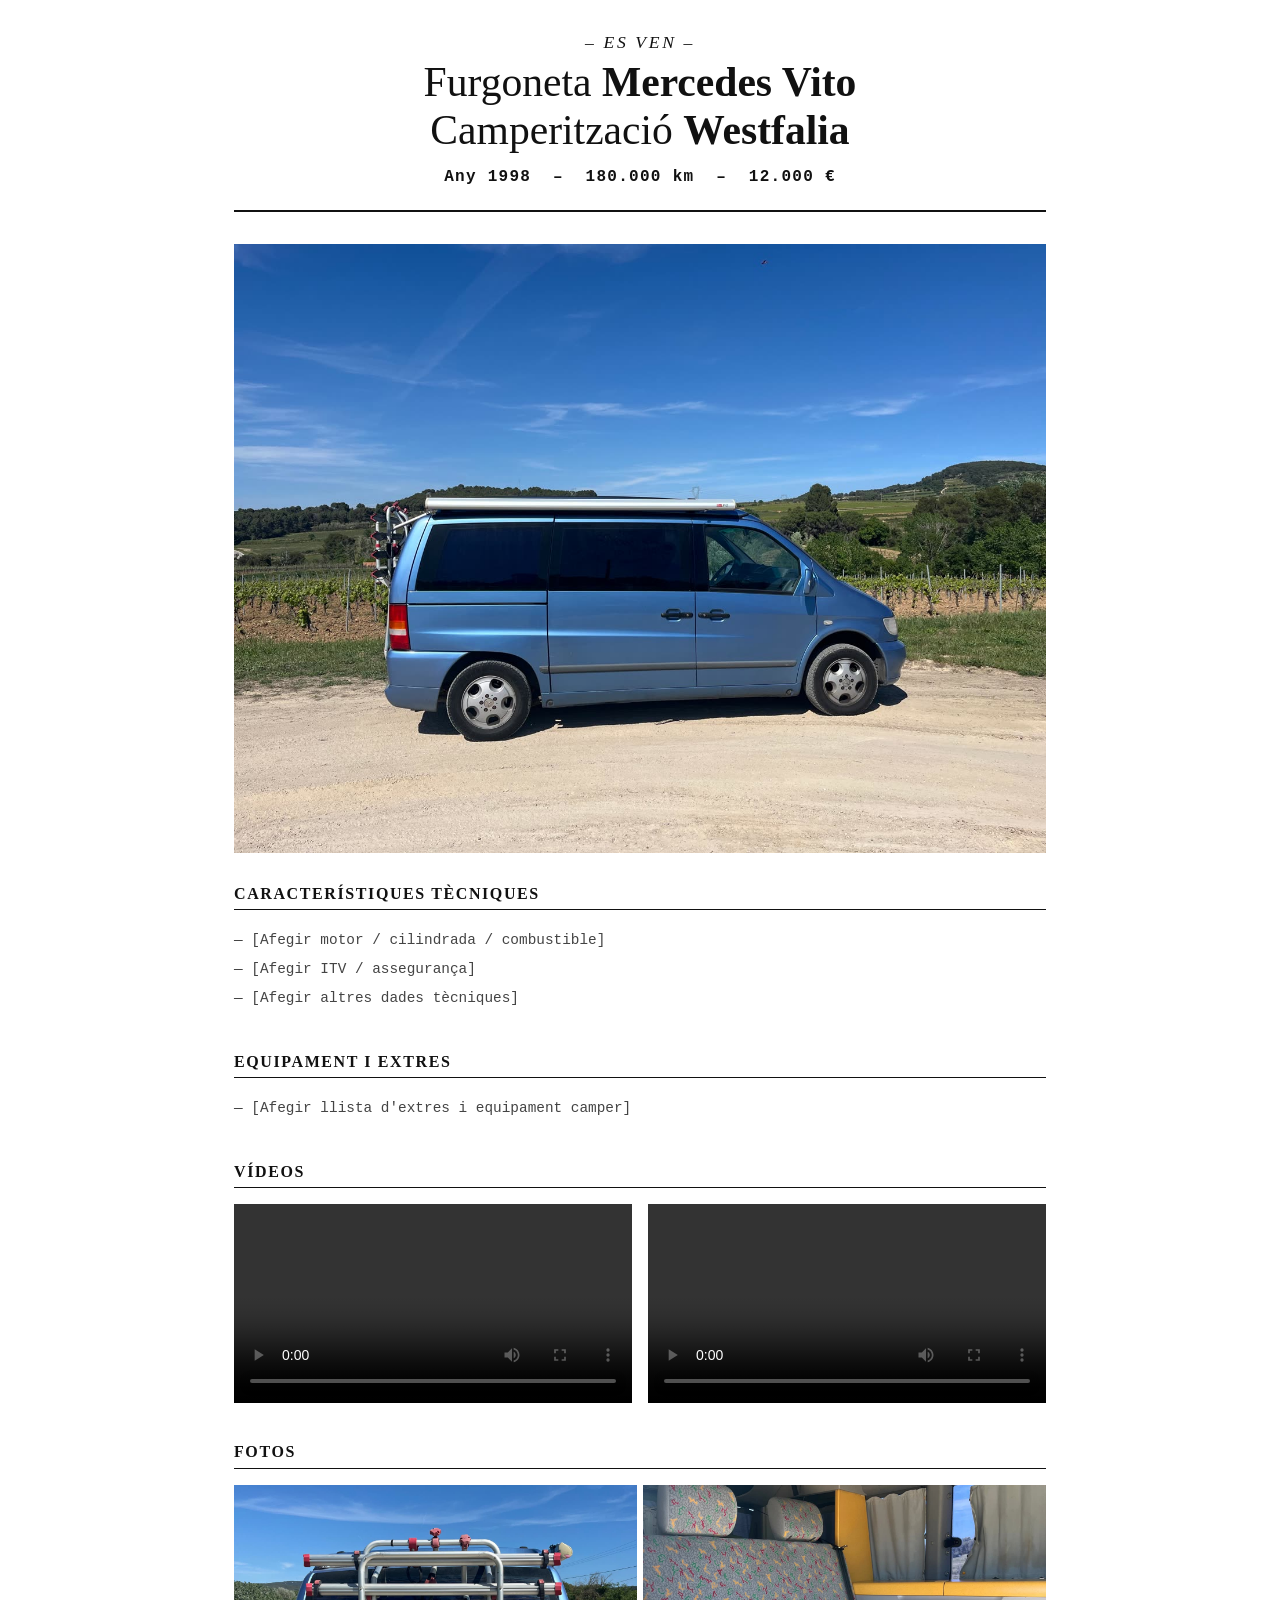
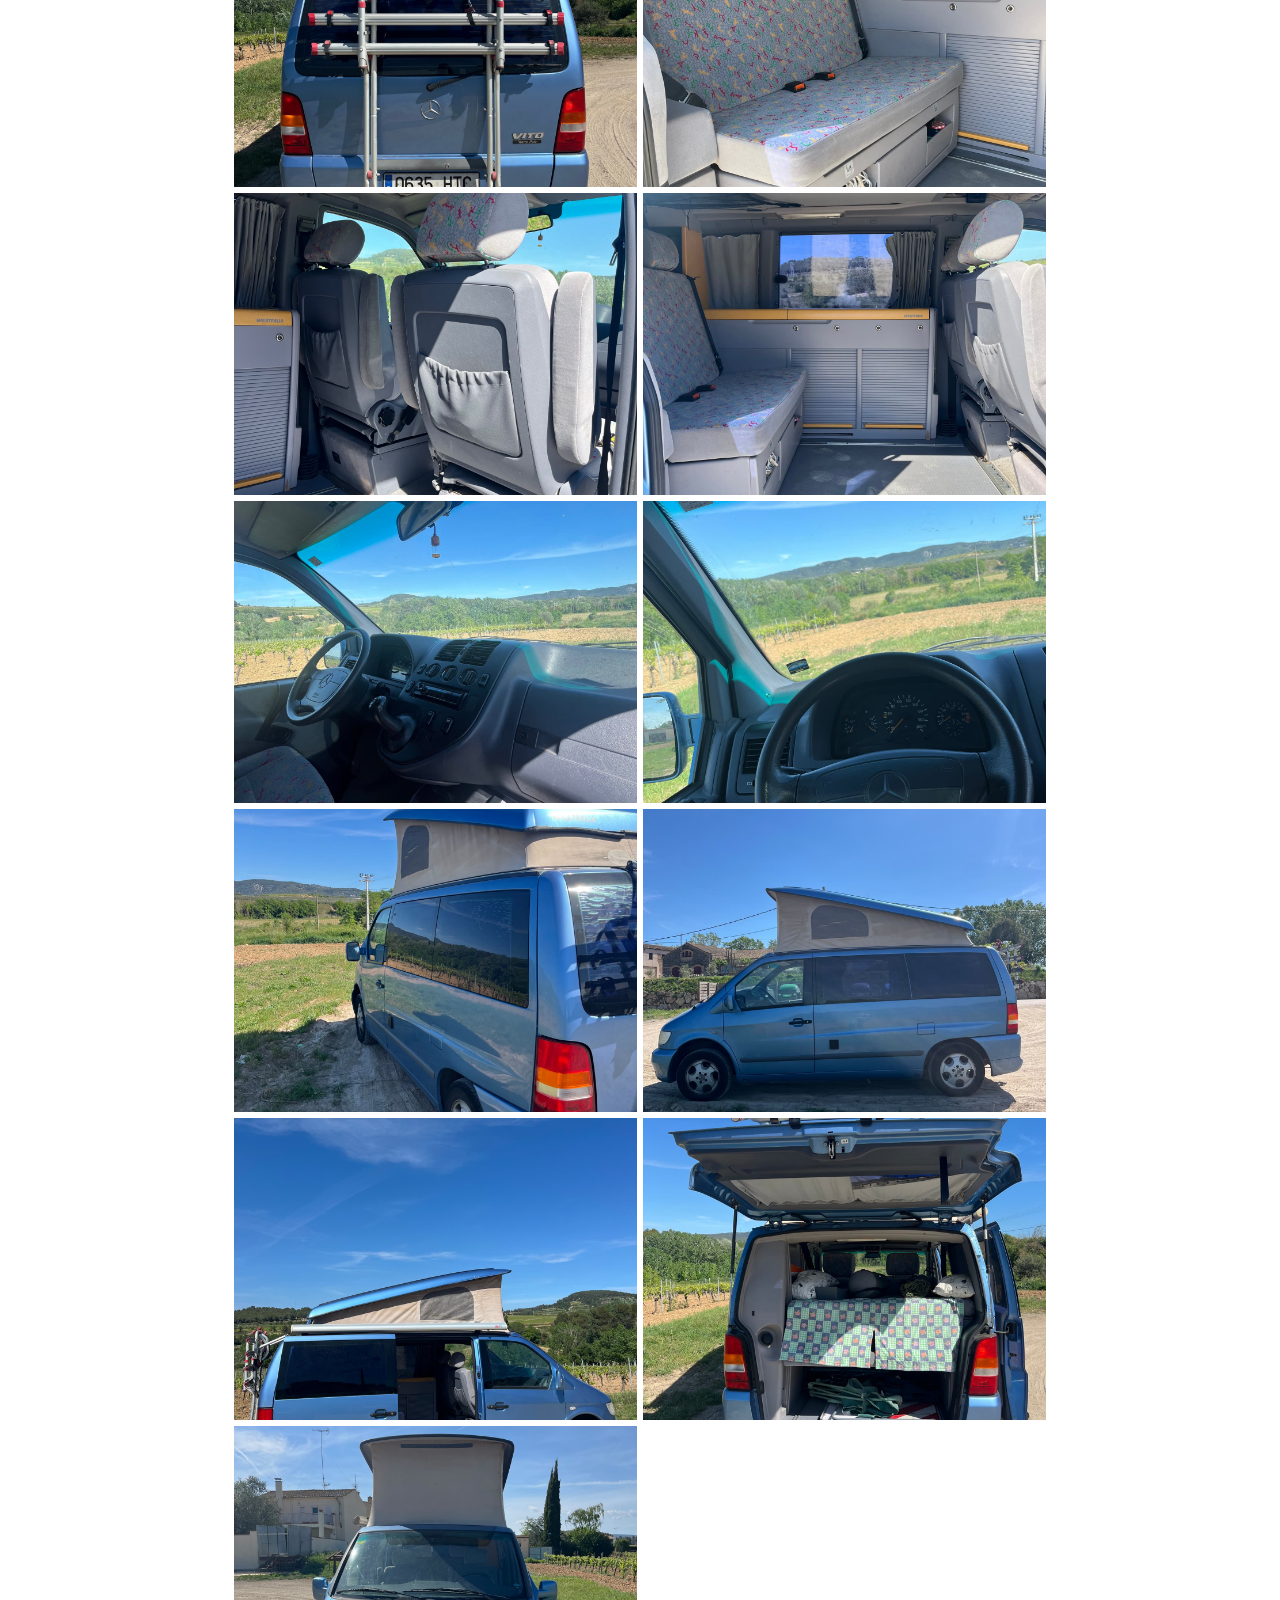
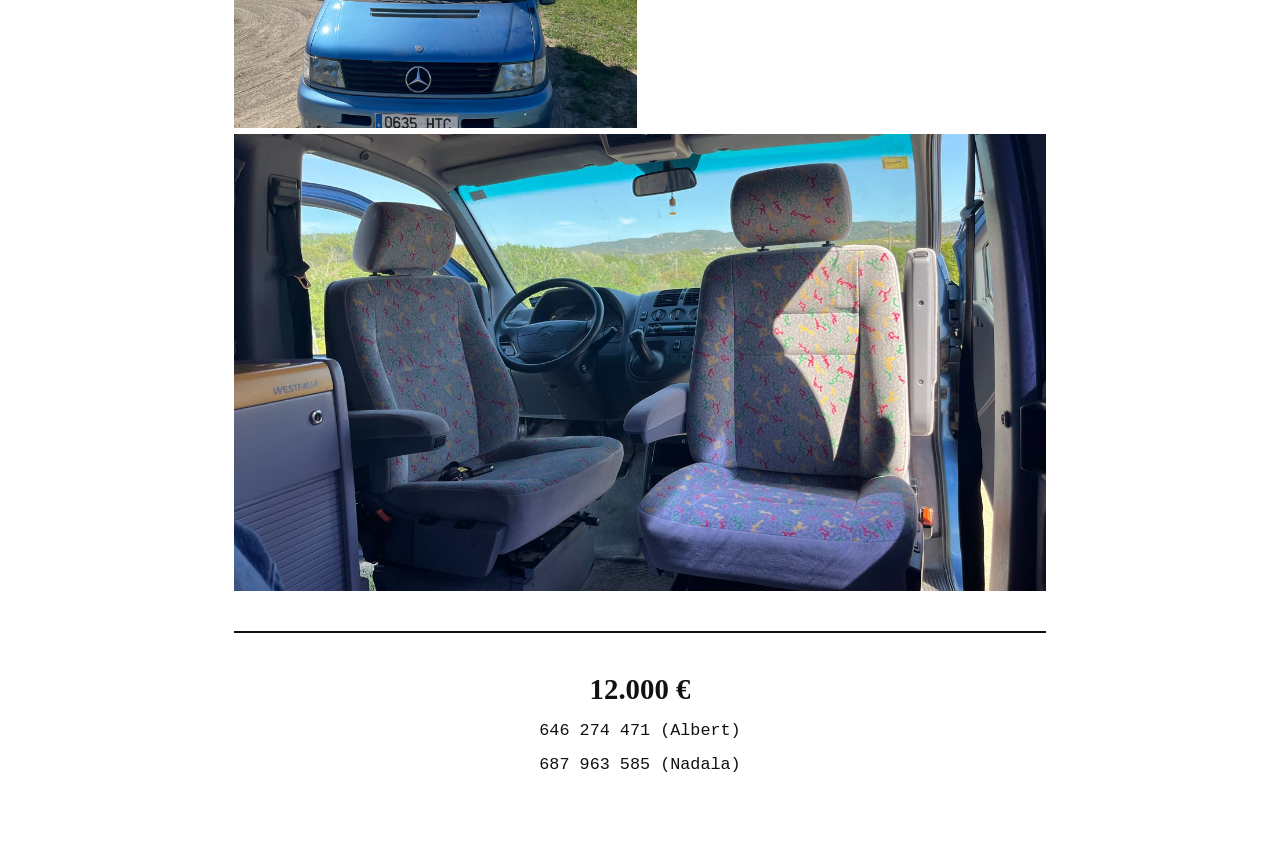
==== furgo/index.html @ c439f40a "Add camper sell info" ====
<!DOCTYPE html>
<html lang="ca">
<head>
  <meta charset="UTF-8">
  <meta name="viewport" content="width=device-width, initial-scale=1.0">
  <title>Es Ven – Furgoneta Mercedes Vito Westfalia</title>
  <style>
    * { box-sizing: border-box; margin: 0; padding: 0; }

    body {
      font-family: Georgia, 'Times New Roman', serif;
      background: #fff;
      color: #111;
      max-width: 860px;
      margin: 0 auto;
      padding: 2rem 1.5rem 4rem;
    }

    header {
      text-align: center;
      border-bottom: 2px solid #111;
      padding-bottom: 1.5rem;
      margin-bottom: 2rem;
    }

    .es-ven {
      font-style: italic;
      font-size: 1.1rem;
      letter-spacing: 0.15em;
      text-transform: uppercase;
      margin-bottom: 0.4rem;
    }

    h1 {
      font-size: 2.6rem;
      font-weight: normal;
      line-height: 1.15;
      margin-bottom: 0.8rem;
    }

    h1 strong {
      font-weight: bold;
    }

    .specs-header {
      font-family: 'Courier New', monospace;
      font-size: 1rem;
      font-weight: bold;
      letter-spacing: 0.08em;
    }

    .hero {
      width: 100%;
      margin-bottom: 2rem;
      cursor: zoom-in;
    }

    .hero img {
      width: 100%;
      display: block;
    }

    section {
      margin-bottom: 2.5rem;
    }

    h2 {
      font-size: 1rem;
      font-weight: bold;
      text-transform: uppercase;
      letter-spacing: 0.1em;
      border-bottom: 1px solid #111;
      padding-bottom: 0.4rem;
      margin-bottom: 1rem;
    }

    .specs-placeholder {
      font-family: 'Courier New', monospace;
      font-size: 0.9rem;
      line-height: 2;
      color: #444;
    }

    .specs-placeholder li {
      list-style: none;
      padding-left: 0;
    }

    .specs-placeholder li::before {
      content: "— ";
    }

    .gallery {
      display: grid;
      grid-template-columns: repeat(2, 1fr);
      gap: 6px;
    }

    .gallery a {
      display: block;
      cursor: zoom-in;
    }

    .gallery img {
      width: 100%;
      display: block;
      aspect-ratio: 4/3;
      object-fit: cover;
    }

    .gallery a.wide {
      grid-column: span 2;
    }

    .gallery a.wide img {
      aspect-ratio: 16/9;
    }

    .videos {
      display: grid;
      grid-template-columns: repeat(auto-fit, minmax(300px, 1fr));
      gap: 1rem;
    }

    video {
      width: 100%;
      display: block;
      background: #000;
    }

    footer {
      text-align: center;
      border-top: 2px solid #111;
      padding-top: 1.5rem;
      margin-top: 2.5rem;
    }

    .contact {
      font-family: 'Courier New', monospace;
      font-size: 1.05rem;
      line-height: 2;
    }

    .price {
      font-size: 1.8rem;
      font-weight: bold;
      margin: 1rem 0 0.5rem;
    }

    /* Lightbox */
    #lightbox {
      display: none;
      position: fixed;
      inset: 0;
      background: rgba(0,0,0,0.92);
      z-index: 1000;
      align-items: center;
      justify-content: center;
    }

    #lightbox.open {
      display: flex;
    }

    #lightbox img {
      max-width: 95vw;
      max-height: 92vh;
      object-fit: contain;
      display: block;
    }

    #lightbox-close {
      position: fixed;
      top: 1rem;
      right: 1.2rem;
      color: #fff;
      font-size: 2rem;
      line-height: 1;
      cursor: pointer;
      background: none;
      border: none;
      font-family: sans-serif;
      opacity: 0.8;
    }

    #lightbox-close:hover {
      opacity: 1;
    }

    @media (max-width: 600px) {
      h1 { font-size: 1.8rem; }
      .gallery { grid-template-columns: 1fr; }
      .gallery a.wide { grid-column: span 1; }
      .gallery a.wide img { aspect-ratio: 4/3; }
    }
  </style>
</head>
<body>

  <div id="lightbox">
    <button id="lightbox-close">&times;</button>
    <img id="lightbox-img" src="" alt="">
  </div>

  <header>
    <p class="es-ven">– Es Ven –</p>
    <h1>Furgoneta <strong>Mercedes Vito</strong><br>Camperització <strong>Westfalia</strong></h1>
    <p class="specs-header">Any 1998 &nbsp;–&nbsp; 180.000 km &nbsp;–&nbsp; 12.000 €</p>
  </header>

  <div class="hero">
    <img src="media/foto-01.jpg" alt="Mercedes Vito Westfalia – vista lateral" data-lightbox>
  </div>

  <section>
    <h2>Característiques tècniques</h2>
    <ul class="specs-placeholder">
      <li>[Afegir motor / cilindrada / combustible]</li>
      <li>[Afegir ITV / assegurança]</li>
      <li>[Afegir altres dades tècniques]</li>
    </ul>
  </section>

  <section>
    <h2>Equipament i extres</h2>
    <ul class="specs-placeholder">
      <li>[Afegir llista d'extres i equipament camper]</li>
    </ul>
  </section>

  <section>
    <h2>Vídeos</h2>
    <div class="videos">
      <video controls preload="metadata">
        <source src="media/video-01.mp4" type="video/mp4">
      </video>
      <video controls preload="metadata">
        <source src="media/video-02.mp4" type="video/mp4">
      </video>
    </div>
  </section>

  <section>
    <h2>Fotos</h2>
    <div class="gallery">
      <a data-lightbox href="media/foto-02.jpg"><img src="media/foto-02.jpg" alt=""></a>
      <a data-lightbox href="media/foto-03.jpg"><img src="media/foto-03.jpg" alt=""></a>
      <a data-lightbox href="media/foto-04.jpg"><img src="media/foto-04.jpg" alt=""></a>
      <a data-lightbox href="media/foto-05.jpg"><img src="media/foto-05.jpg" alt=""></a>
      <a data-lightbox href="media/foto-06.jpg"><img src="media/foto-06.jpg" alt=""></a>
      <a data-lightbox href="media/foto-07.jpg"><img src="media/foto-07.jpg" alt=""></a>
      <a data-lightbox href="media/foto-08.jpg"><img src="media/foto-08.jpg" alt=""></a>
      <a data-lightbox href="media/foto-09.jpg"><img src="media/foto-09.jpg" alt=""></a>
      <a data-lightbox href="media/foto-10.jpg"><img src="media/foto-10.jpg" alt=""></a>
      <a data-lightbox href="media/foto-11.jpg"><img src="media/foto-11.jpg" alt=""></a>
      <a data-lightbox href="media/foto-12.jpg"><img src="media/foto-12.jpg" alt=""></a>
      <a data-lightbox href="media/foto-13.jpg" class="wide"><img src="media/foto-13.jpg" alt=""></a>
    </div>
  </section>

  <footer>
    <div class="price">12.000 €</div>
    <div class="contact">
      646 274 471 (Albert)<br>
      687 963 585 (Nadala)
    </div>
  </footer>

  <script>
    const lightbox = document.getElementById('lightbox');
    const lightboxImg = document.getElementById('lightbox-img');

    document.querySelectorAll('[data-lightbox]').forEach(el => {
      el.addEventListener('click', e => {
        e.preventDefault();
        const src = el.tagName === 'IMG' ? el.src : el.href;
        lightboxImg.src = src;
        lightbox.classList.add('open');
        document.body.style.overflow = 'hidden';
      });
    });

    function closeLightbox() {
      lightbox.classList.remove('open');
      lightboxImg.src = '';
      document.body.style.overflow = '';
    }

    document.getElementById('lightbox-close').addEventListener('click', closeLightbox);
    lightbox.addEventListener('click', e => { if (e.target === lightbox) closeLightbox(); });
    document.addEventListener('keydown', e => { if (e.key === 'Escape') closeLightbox(); });
  </script>

</body>
</html>
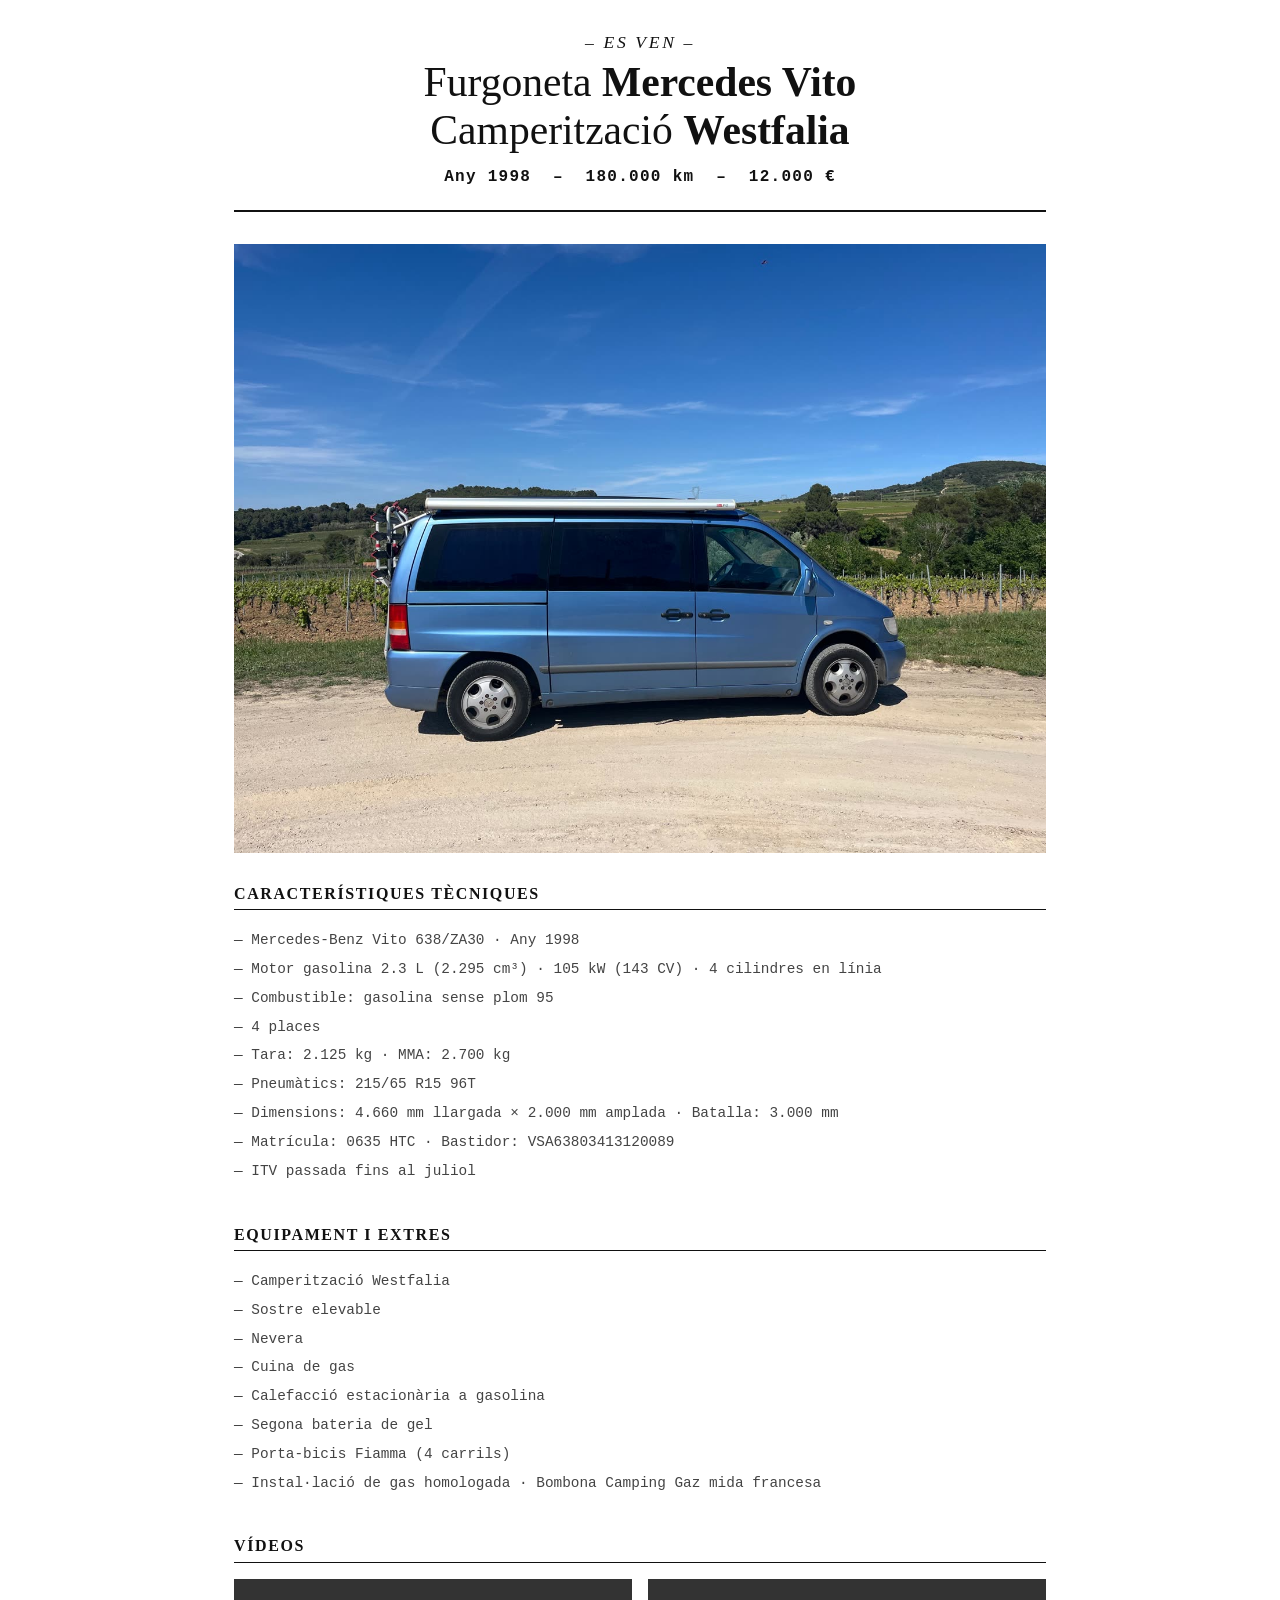
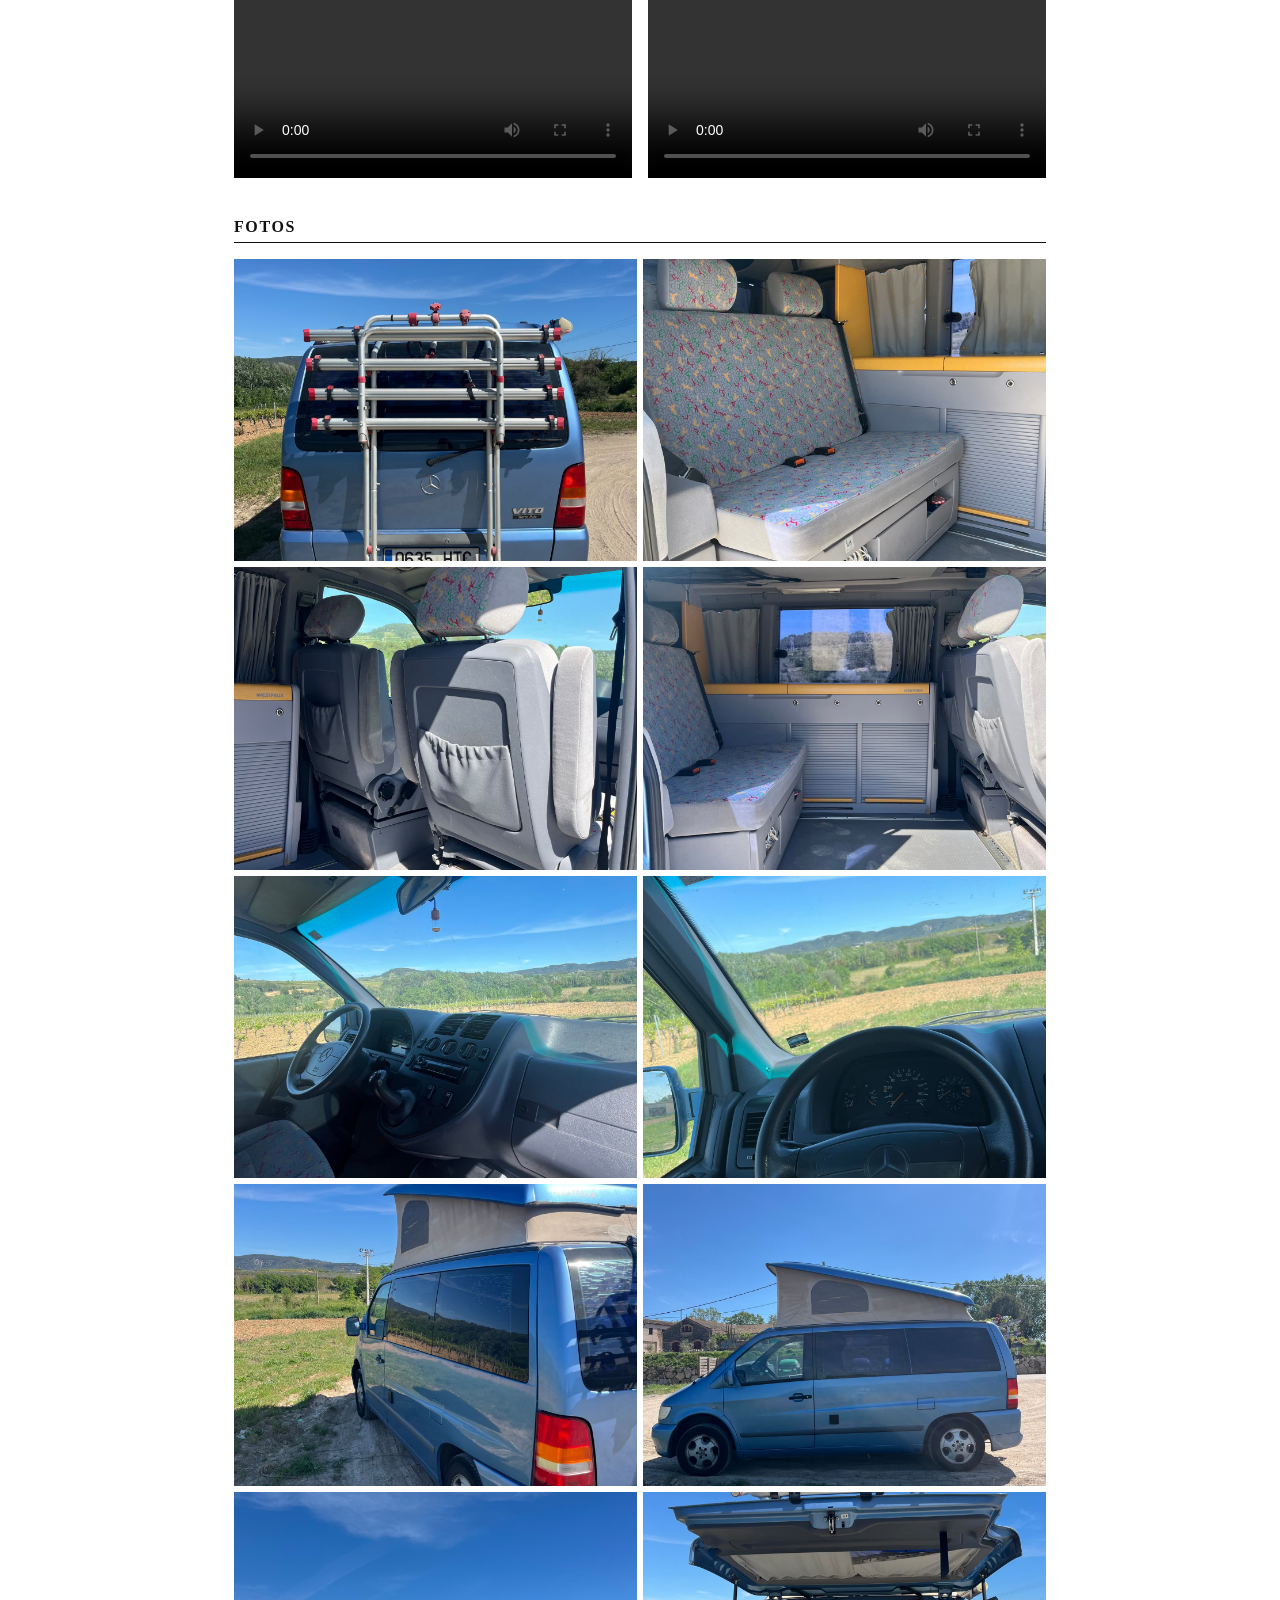
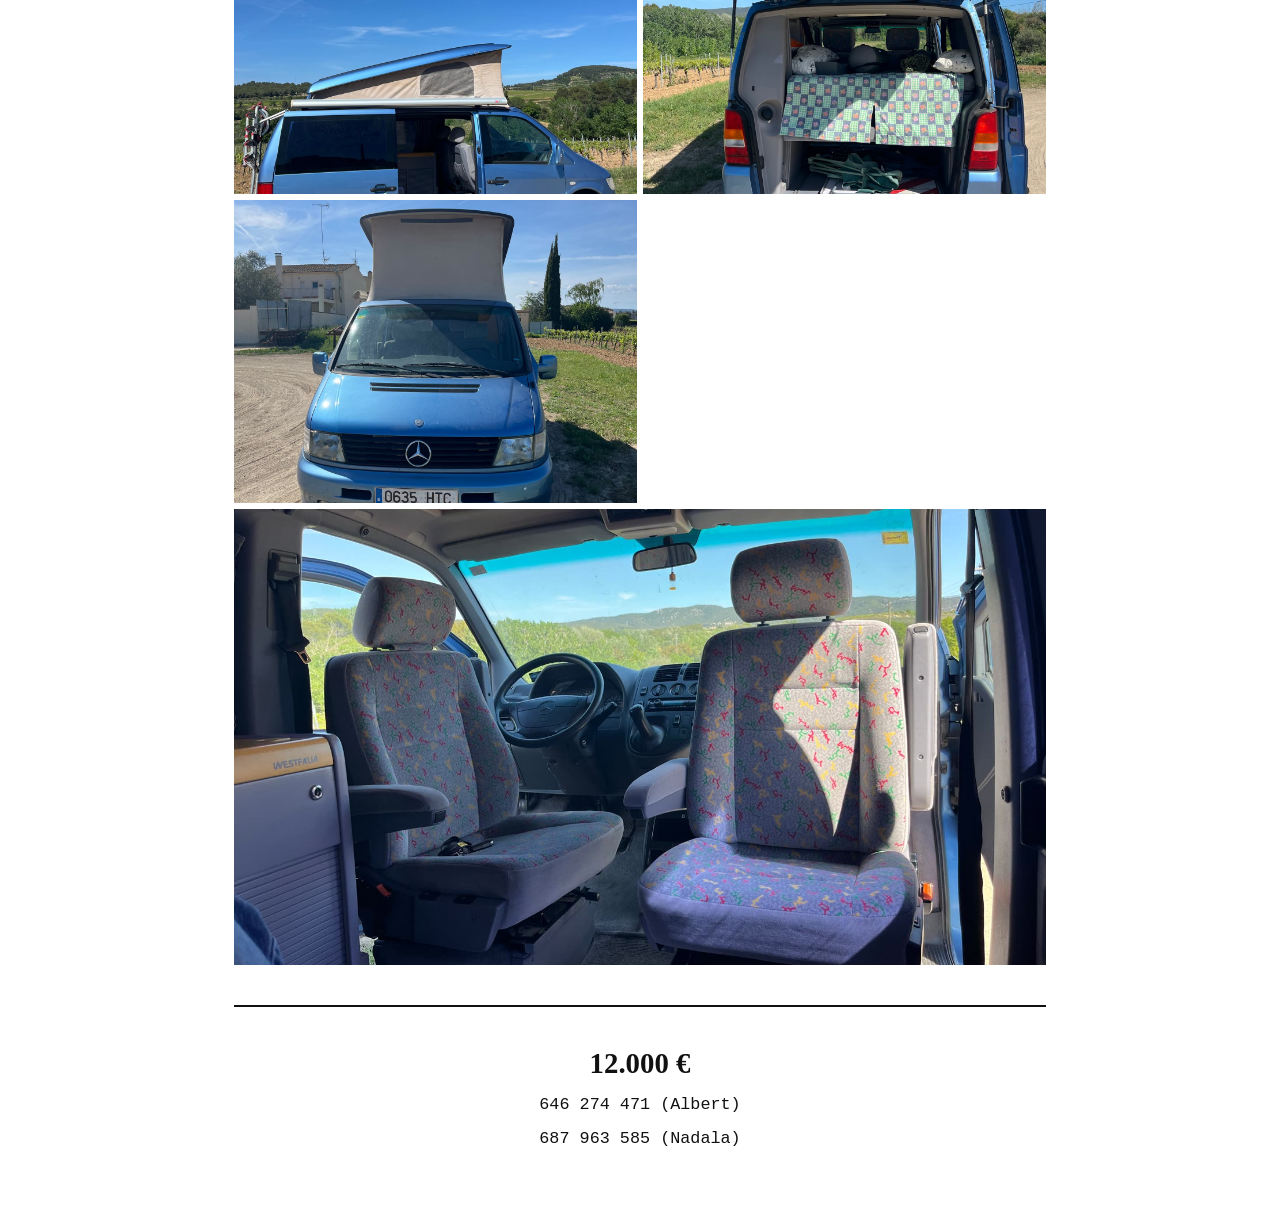
==== commit 238ac80a: "Actualitza dades furgo" ====
--- a/furgo/index.html
+++ b/furgo/index.html
@@ -215,16 +215,29 @@
   <section>
     <h2>Característiques tècniques</h2>
     <ul class="specs-placeholder">
-      <li>[Afegir motor / cilindrada / combustible]</li>
-      <li>[Afegir ITV / assegurança]</li>
-      <li>[Afegir altres dades tècniques]</li>
+      <li>Mercedes-Benz Vito 638/ZA30 · Any 1998</li>
+      <li>Motor gasolina 2.3 L (2.295 cm³) · 105 kW (143 CV) · 4 cilindres en línia</li>
+      <li>Combustible: gasolina sense plom 95</li>
+      <li>4 places</li>
+      <li>Tara: 2.125 kg · MMA: 2.700 kg</li>
+      <li>Pneumàtics: 215/65 R15 96T</li>
+      <li>Dimensions: 4.660 mm llargada × 2.000 mm amplada · Batalla: 3.000 mm</li>
+      <li>Matrícula: 0635 HTC · Bastidor: VSA63803413120089</li>
+      <li>ITV passada fins al juliol</li>
     </ul>
   </section>
 
   <section>
     <h2>Equipament i extres</h2>
     <ul class="specs-placeholder">
-      <li>[Afegir llista d'extres i equipament camper]</li>
+      <li>Camperització Westfalia</li>
+      <li>Sostre elevable</li>
+      <li>Nevera</li>
+      <li>Cuina de gas</li>
+      <li>Calefacció estacionària a gasolina</li>
+      <li>Segona bateria de gel</li>
+      <li>Porta-bicis Fiamma (4 carrils)</li>
+      <li>Instal·lació de gas homologada · Bombona Camping Gaz mida francesa</li>
     </ul>
   </section>
 
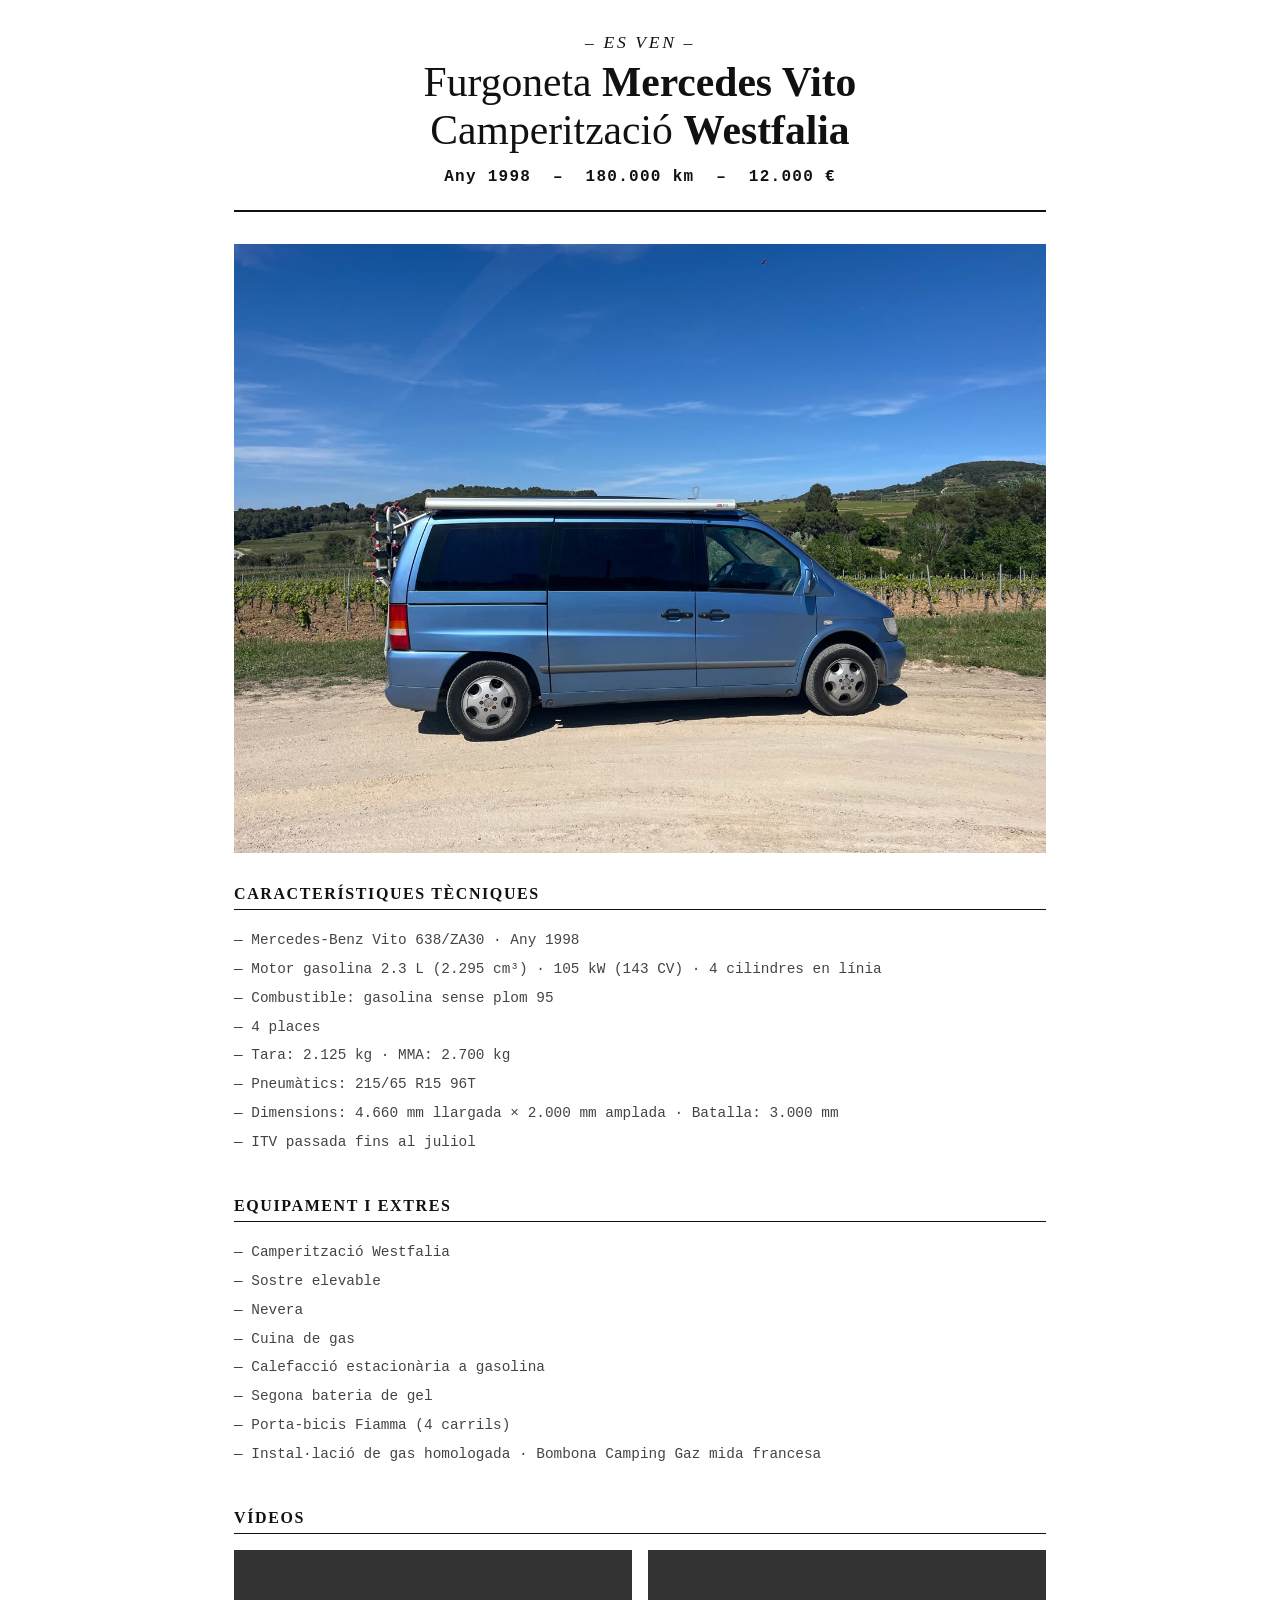
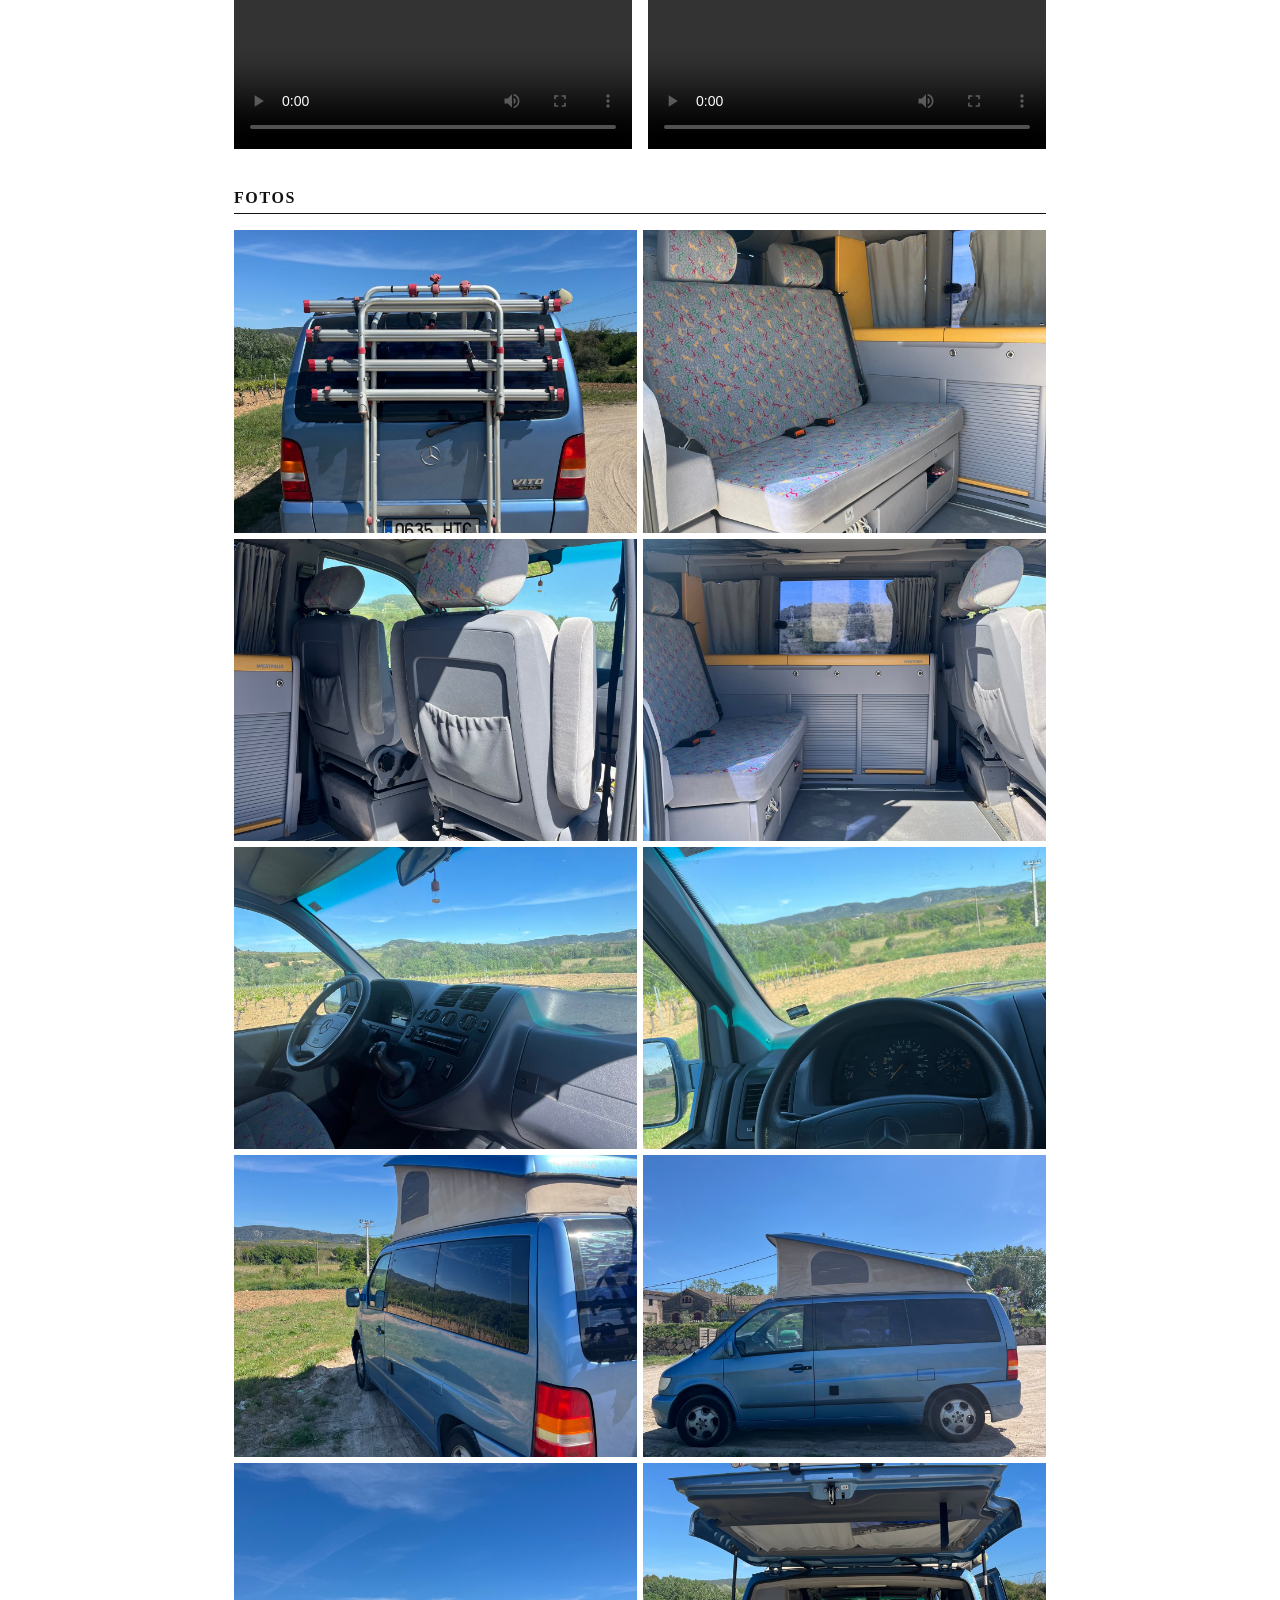
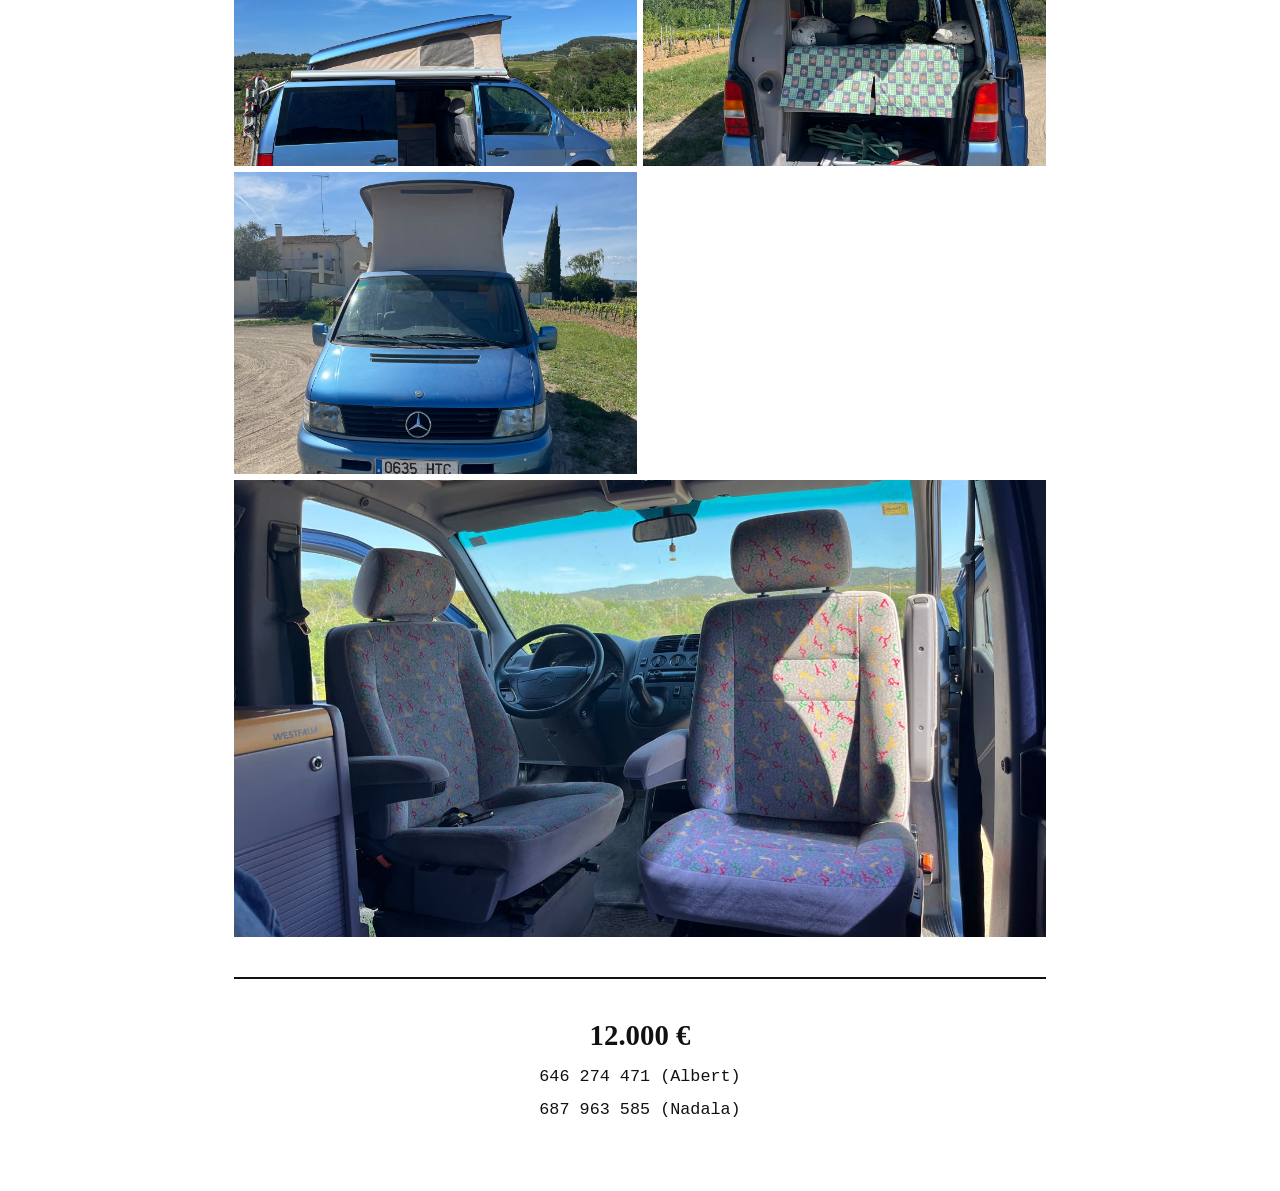
==== commit e4c9c481: "Treu matricula i bastidor" ====
--- a/furgo/index.html
+++ b/furgo/index.html
@@ -222,7 +222,6 @@
       <li>Tara: 2.125 kg · MMA: 2.700 kg</li>
       <li>Pneumàtics: 215/65 R15 96T</li>
       <li>Dimensions: 4.660 mm llargada × 2.000 mm amplada · Batalla: 3.000 mm</li>
-      <li>Matrícula: 0635 HTC · Bastidor: VSA63803413120089</li>
       <li>ITV passada fins al juliol</li>
     </ul>
   </section>
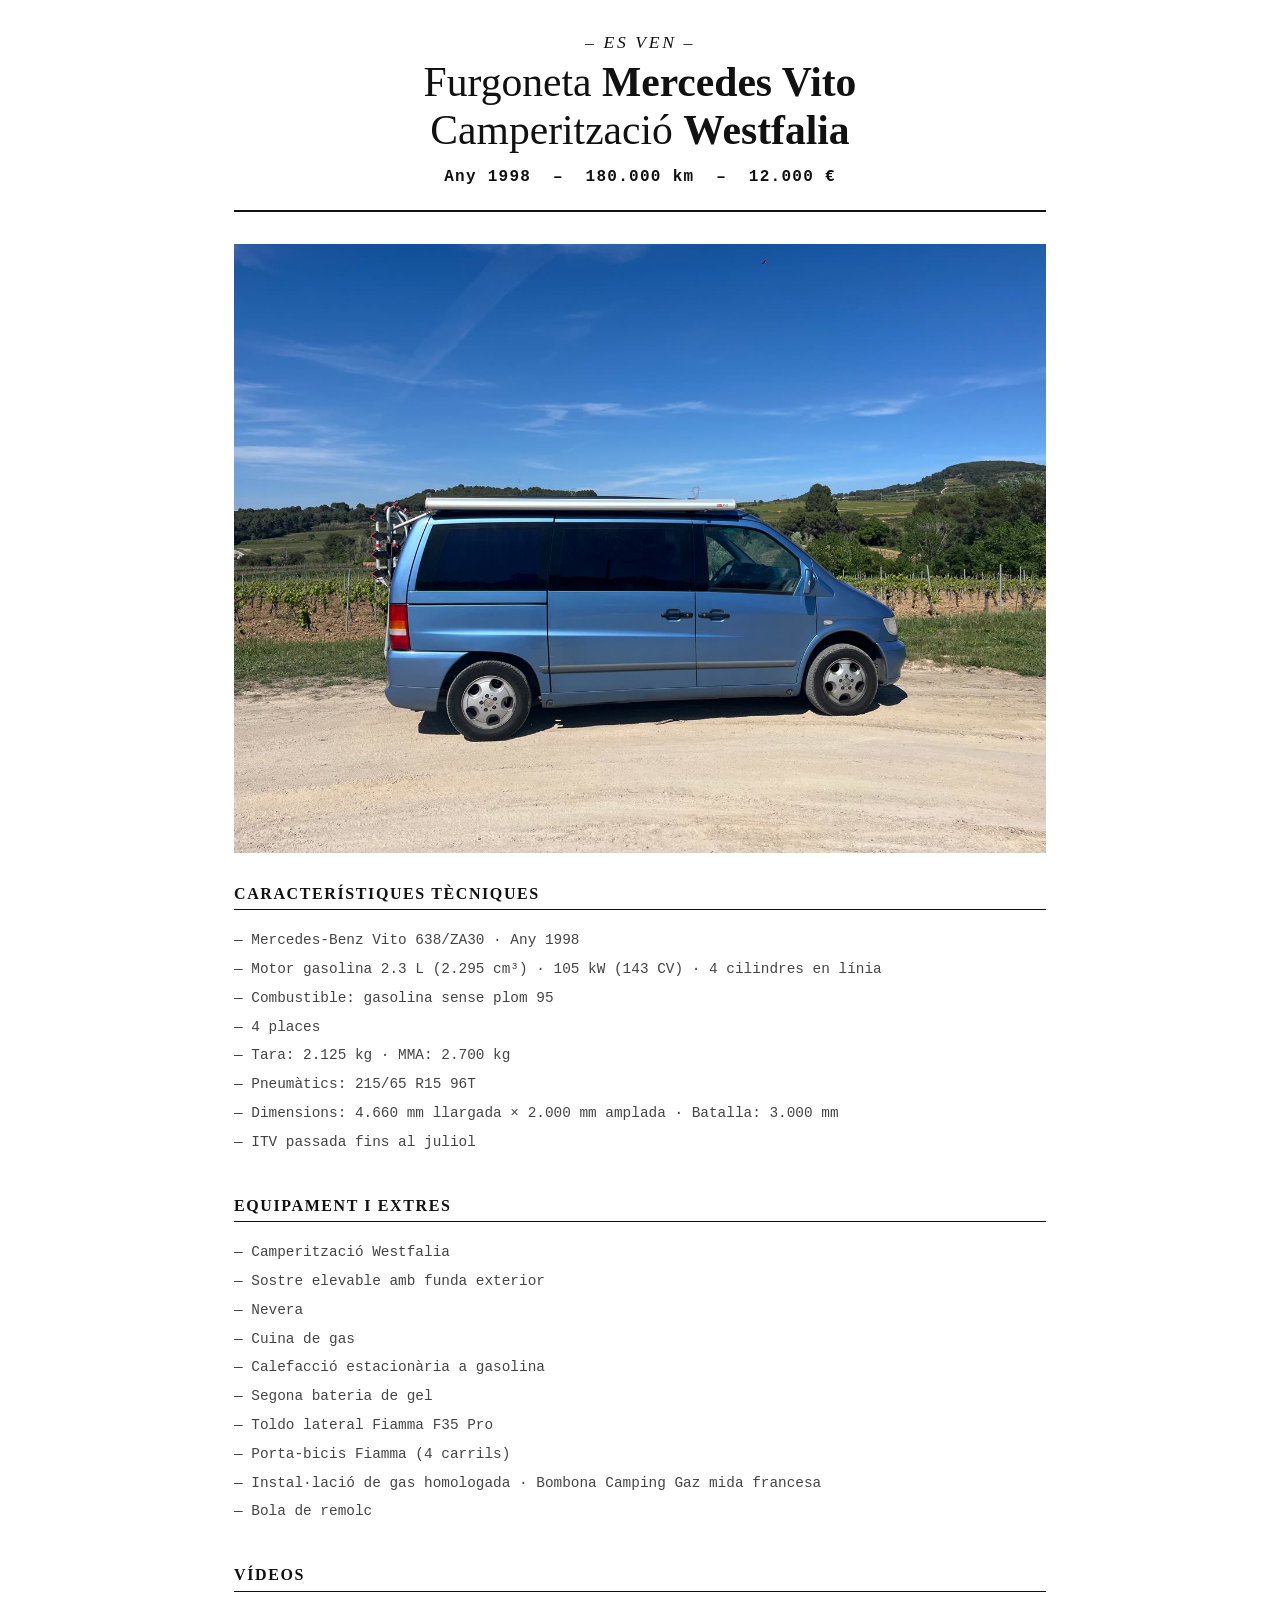
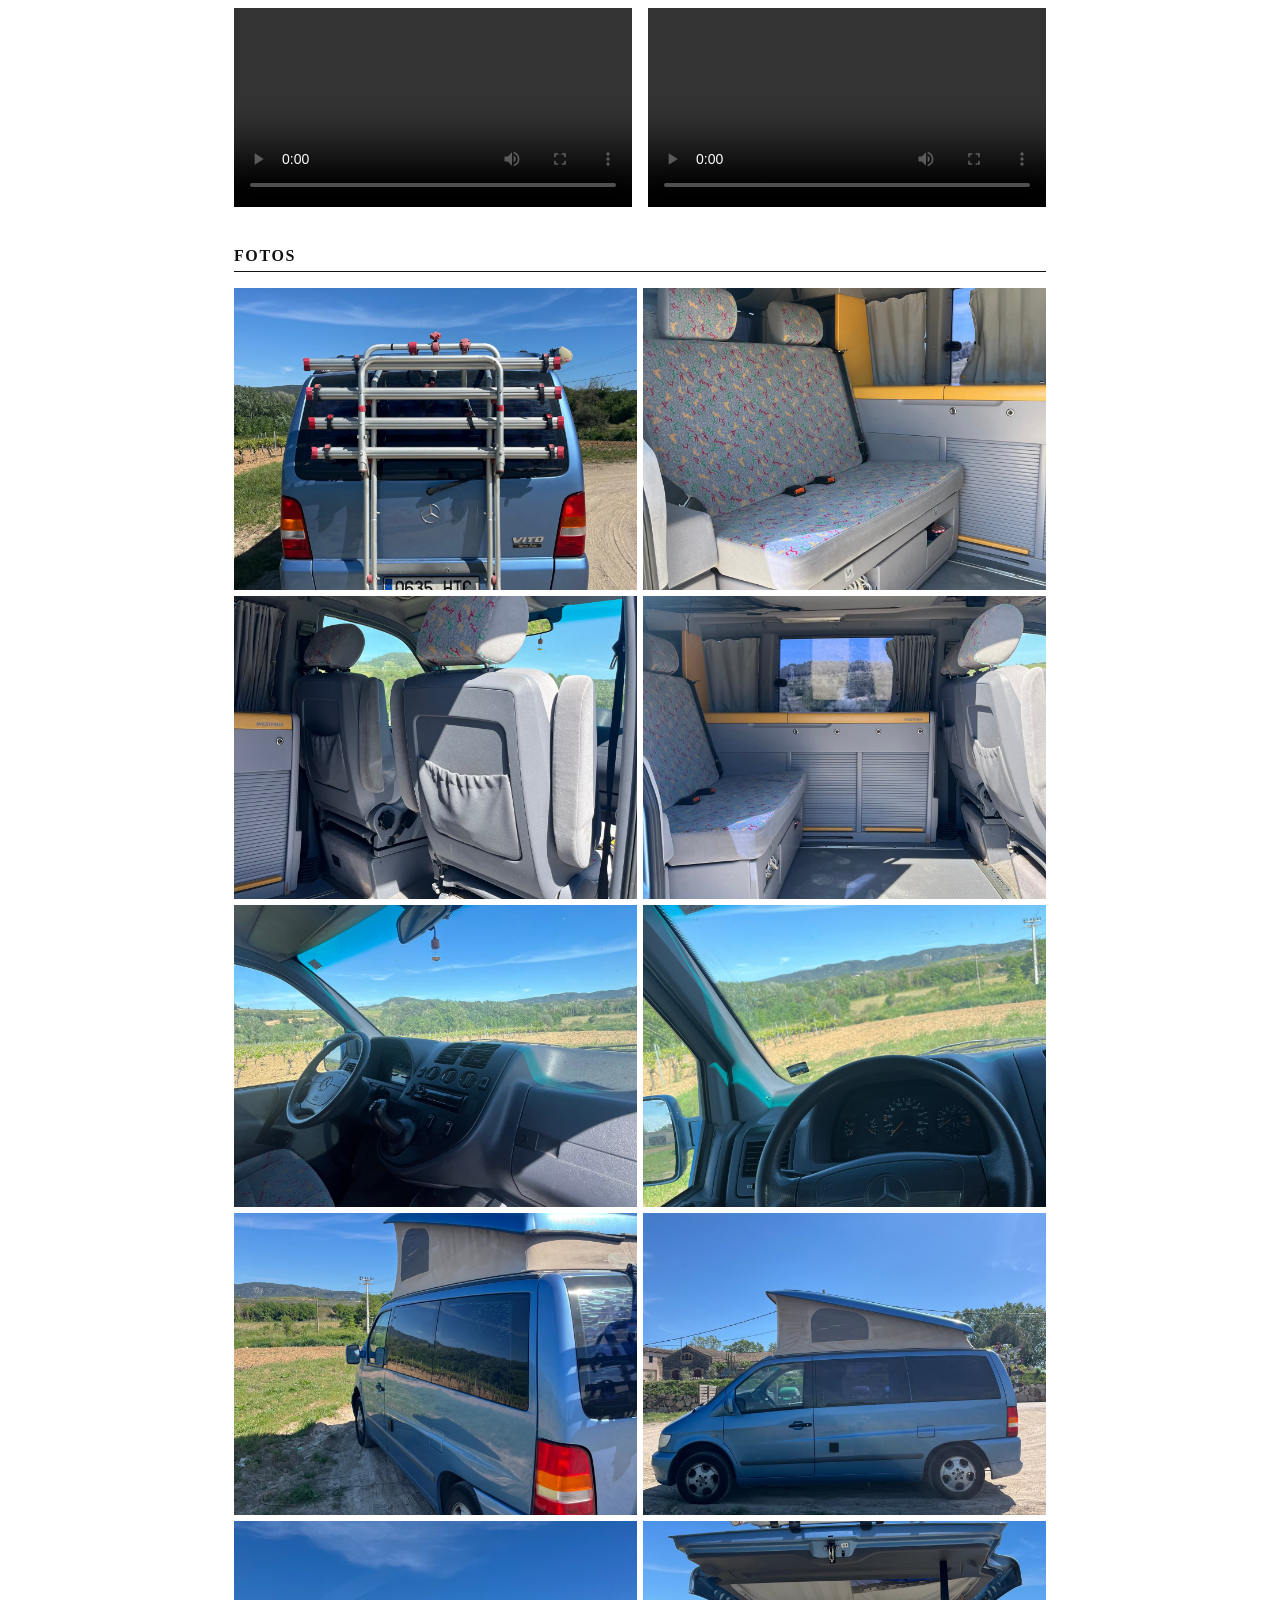
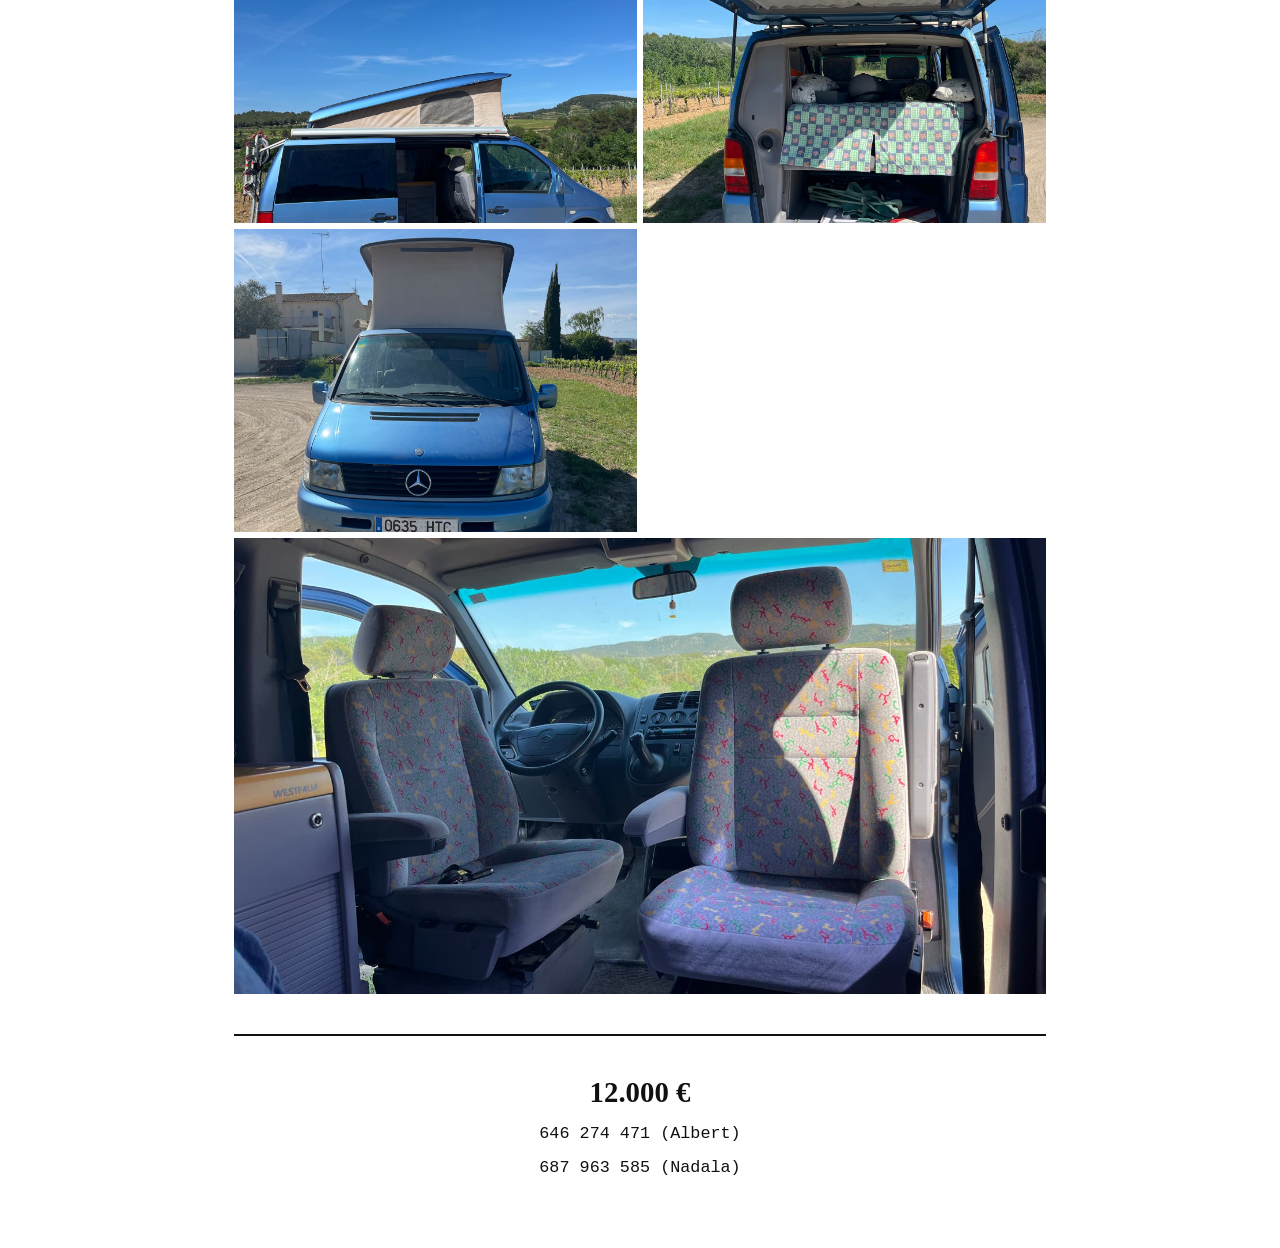
==== commit 1084457c: "Alguns canvis" ====
--- a/furgo/index.html
+++ b/furgo/index.html
@@ -230,13 +230,15 @@
     <h2>Equipament i extres</h2>
     <ul class="specs-placeholder">
       <li>Camperització Westfalia</li>
-      <li>Sostre elevable</li>
+      <li>Sostre elevable amb funda exterior</li>
       <li>Nevera</li>
       <li>Cuina de gas</li>
       <li>Calefacció estacionària a gasolina</li>
       <li>Segona bateria de gel</li>
+      <li>Toldo lateral Fiamma F35 Pro</li>
       <li>Porta-bicis Fiamma (4 carrils)</li>
       <li>Instal·lació de gas homologada · Bombona Camping Gaz mida francesa</li>
+      <li>Bola de remolc</li>
     </ul>
   </section>
 
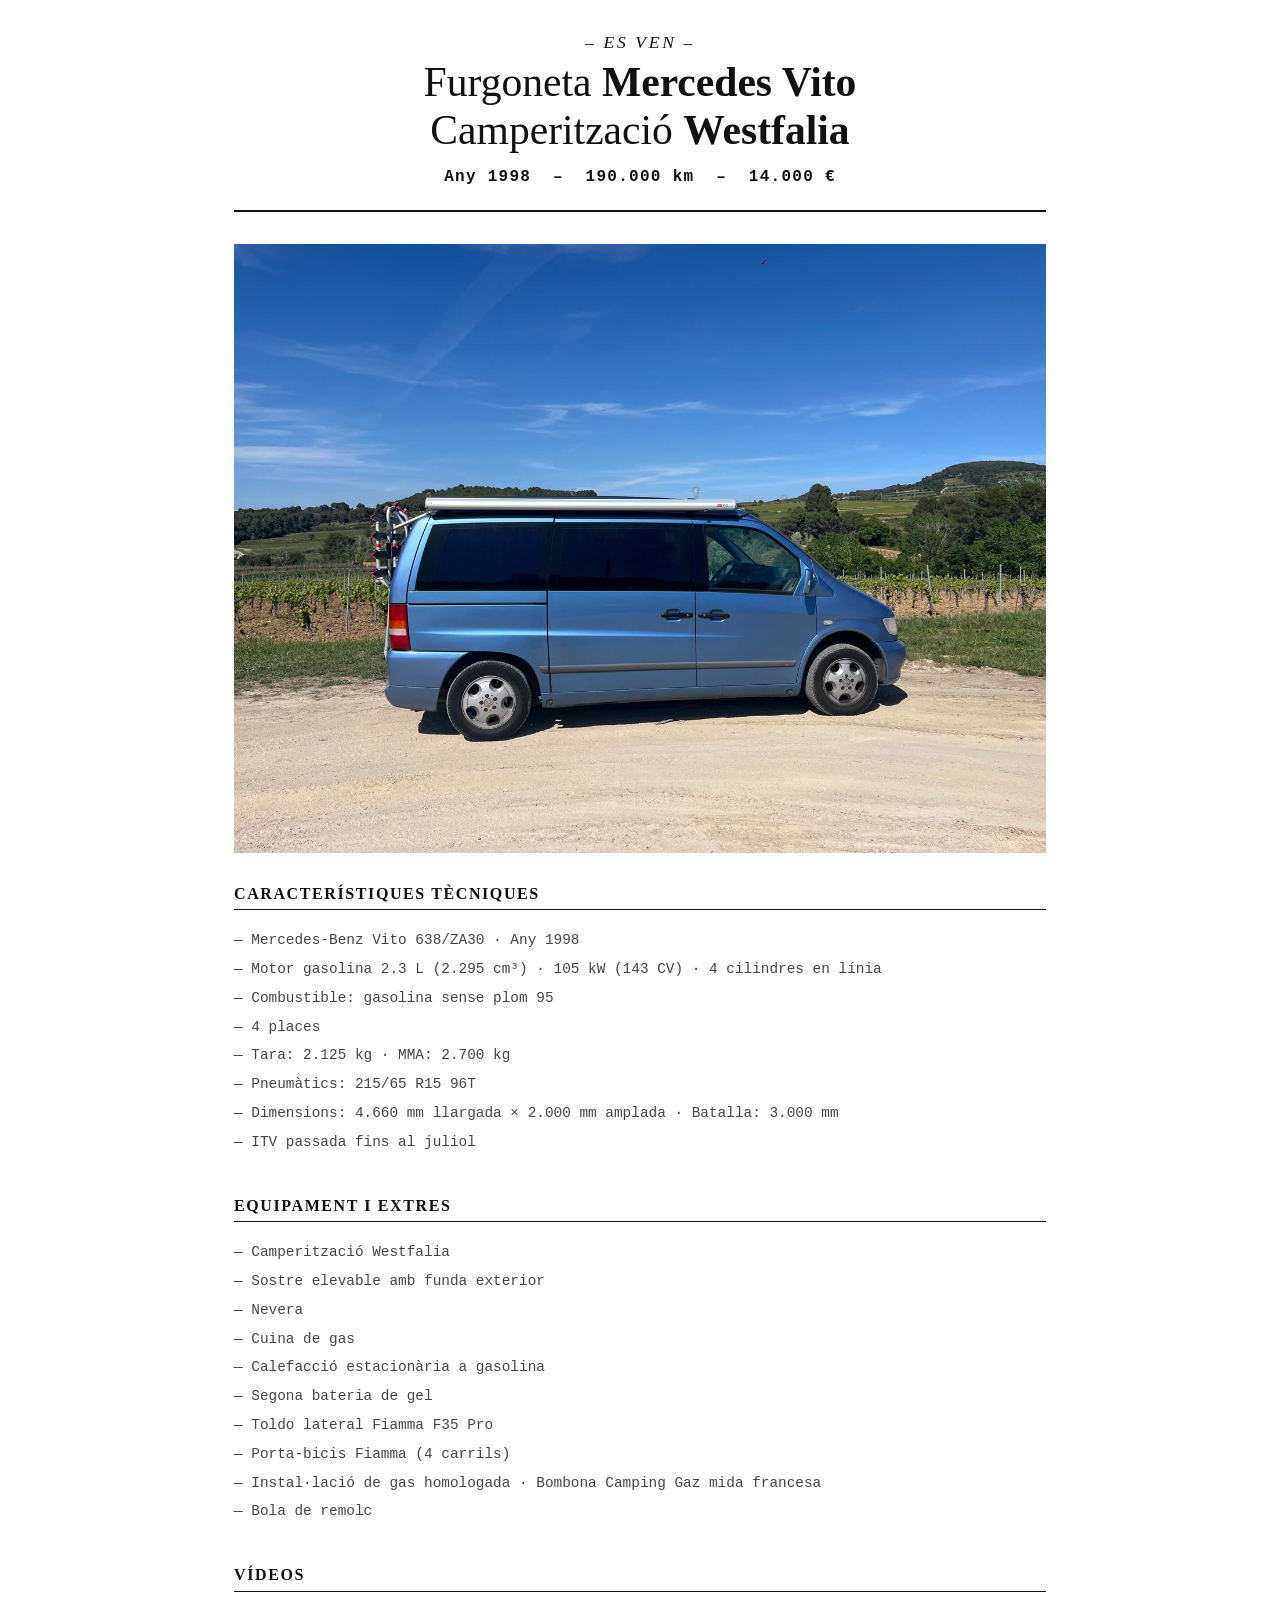
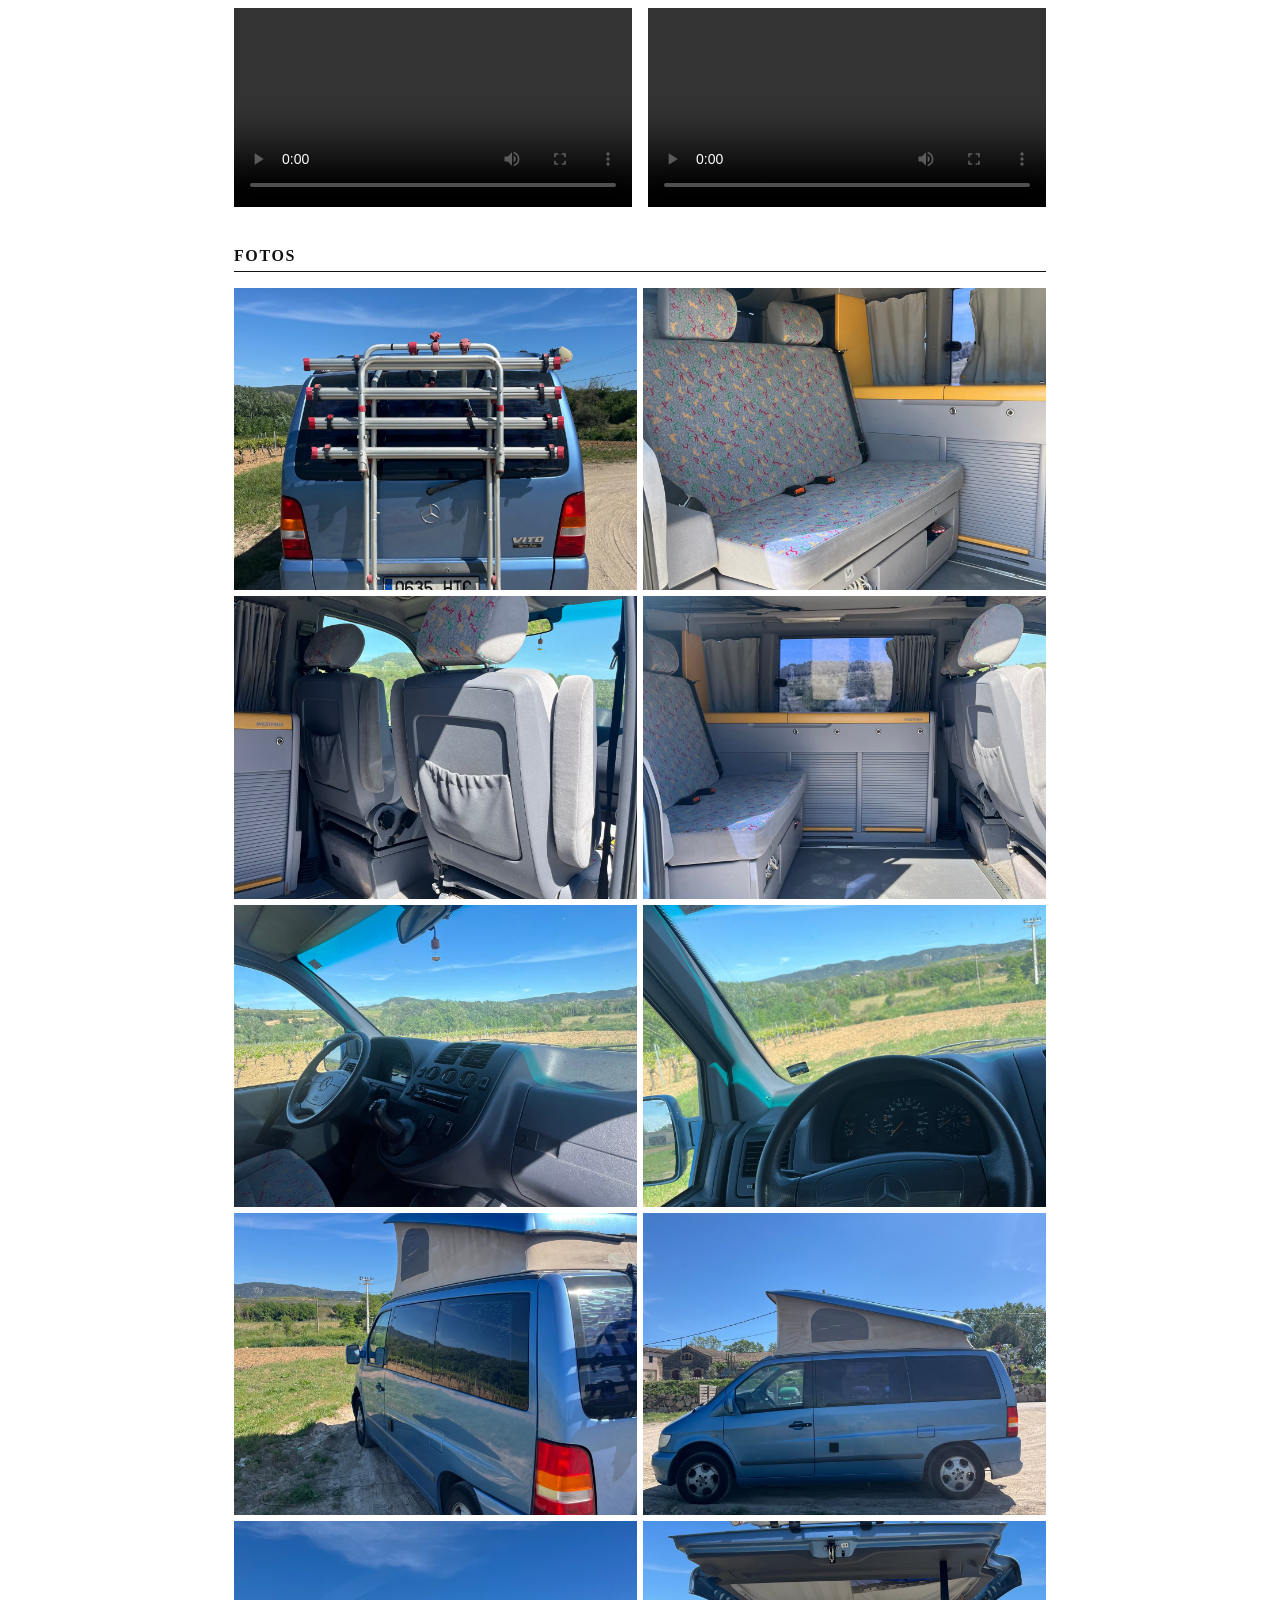
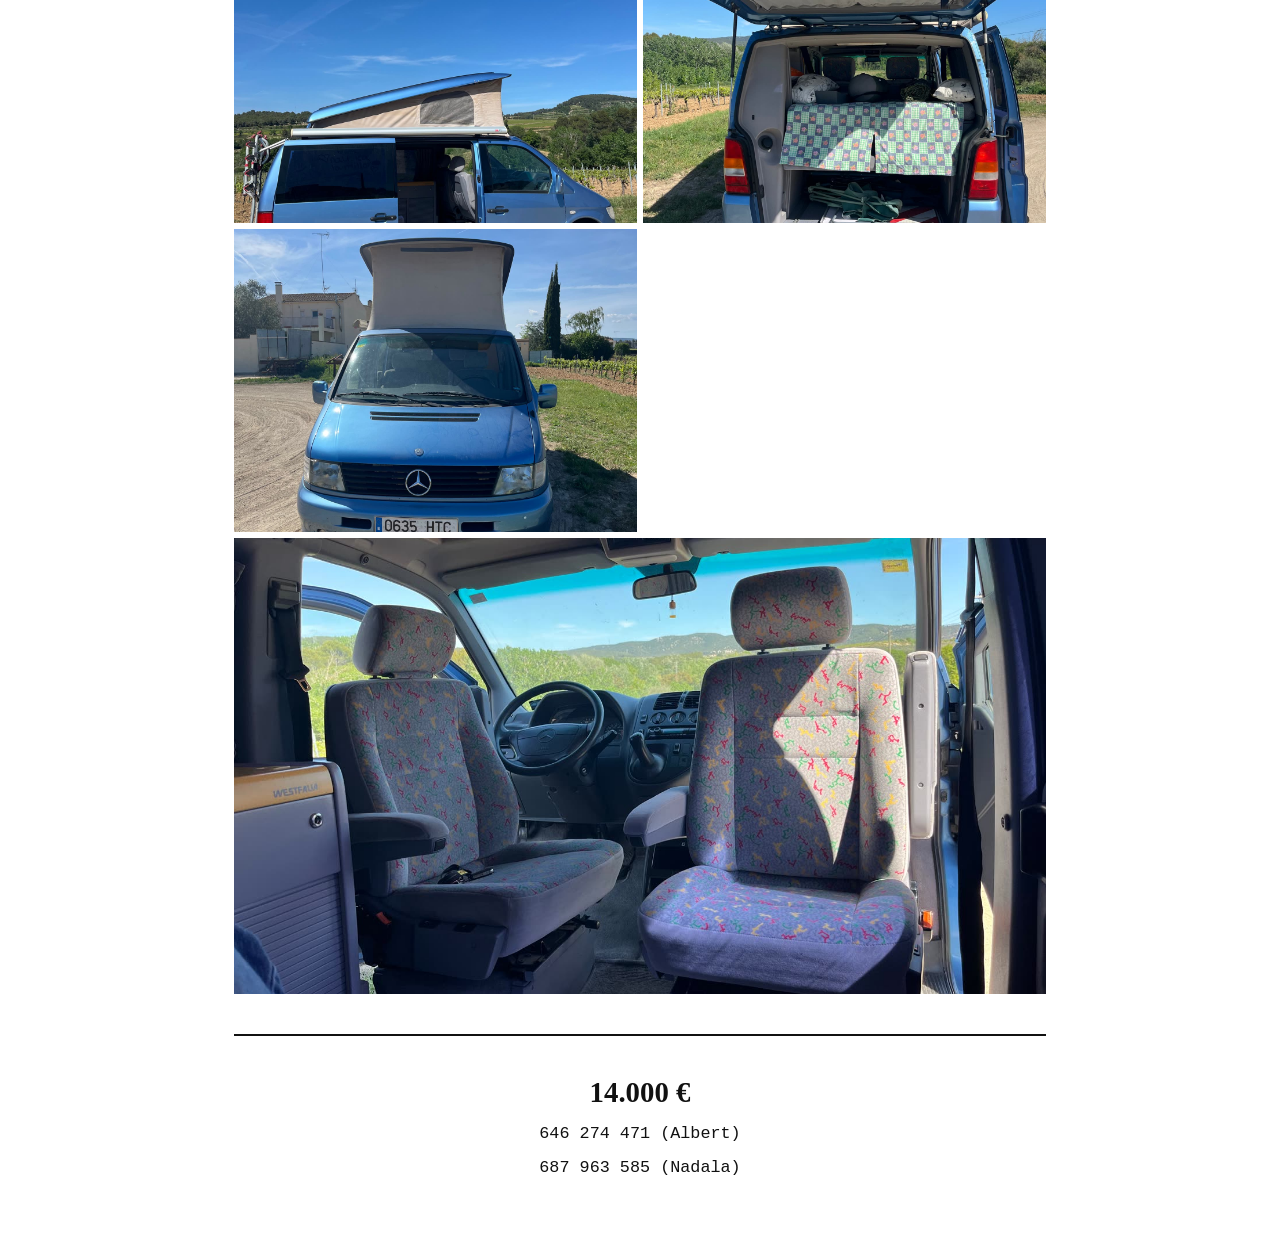
==== commit 53bdb83e: "Updated furgo price" ====
--- a/furgo/index.html
+++ b/furgo/index.html
@@ -205,7 +205,7 @@
   <header>
     <p class="es-ven">– Es Ven –</p>
     <h1>Furgoneta <strong>Mercedes Vito</strong><br>Camperització <strong>Westfalia</strong></h1>
-    <p class="specs-header">Any 1998 &nbsp;–&nbsp; 180.000 km &nbsp;–&nbsp; 12.000 €</p>
+    <p class="specs-header">Any 1998 &nbsp;–&nbsp; 190.000 km &nbsp;–&nbsp; 14.000 €</p>
   </header>
 
   <div class="hero">
@@ -273,7 +273,7 @@
   </section>
 
   <footer>
-    <div class="price">12.000 €</div>
+    <div class="price">14.000 €</div>
     <div class="contact">
       646 274 471 (Albert)<br>
       687 963 585 (Nadala)
